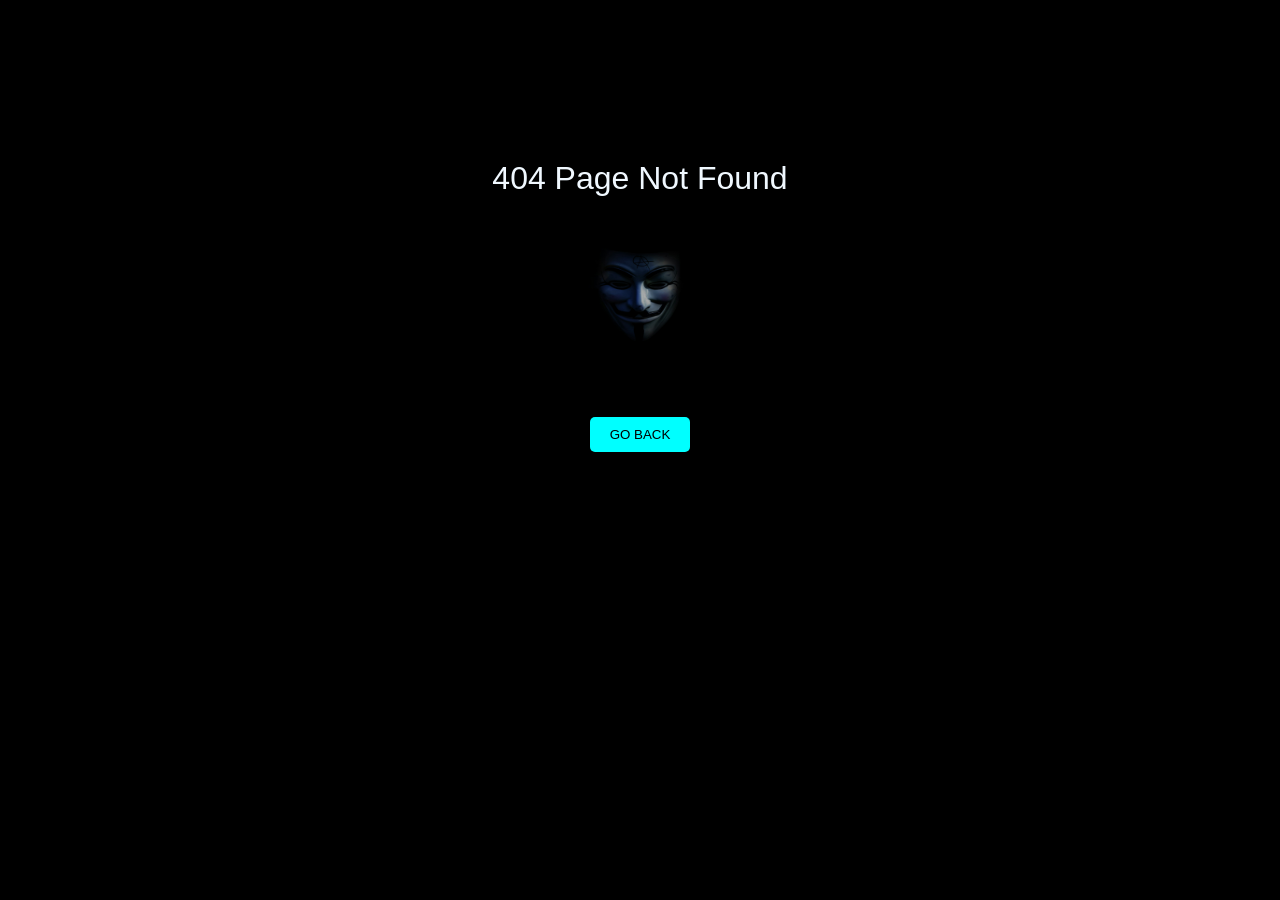
==== about.html @ d792e4ea "Revert "Updated measurement id tag" This reverts commit a93631250324c3c23be476b9ea7adac7811b9ced." ====
<!DOCTYPE html>
<html lang="en">
<head>
  <!-- Google tag (gtag.js) -->
<script async src="https://www.googletagmanager.com/gtag/js?id=G-BRJ5B4HYMT"></script>
<script>
  window.dataLayer = window.dataLayer || [];
  function gtag(){dataLayer.push(arguments);}
  gtag('js', new Date());

  gtag('config', 'G-KYCYTLBF1W');
</script>
  <meta charset="UTF-8">
  <meta name="viewport" content="width=device-width, initial-scale=1">
  <title>ABOUT</title>
  <style>
    body {
      font-family: Arial, sans-serif;
      padding: 2rem;
      background: #000000;
    }
      span{
        font-size: xx-large;
        color: aliceblue;
      }
    
    .back{
        padding: 10px 20px;
      margin-top: 1rem;
      background-color: #0ff;
      color: #000;
      border: none;
      border-radius: 5px;
      cursor: pointer;
      transition: background-color 0.3s ease;
    }
    .container{
      margin-top: 10%;
    }
    img{
      height: 200px;
      width: 350px;
    }

    .back:hover{
        background-color: #00bfff;
        text-decoration: underline;
  
    }
    </style>
    </head>
    <body>
    <div class="container">
      <div>
        <span>
          <center>404 Page Not Found</center>
        </span>
        <center><img src="Pics/photo-1582266255765-fa5cf1a1d501.jpeg" alt="404"></center>
      </div>
    <CENter>
      <a href="index.html"><button class="back">GO BACK</button></a>
    </CENter>
    </div>
  </body>
</html>
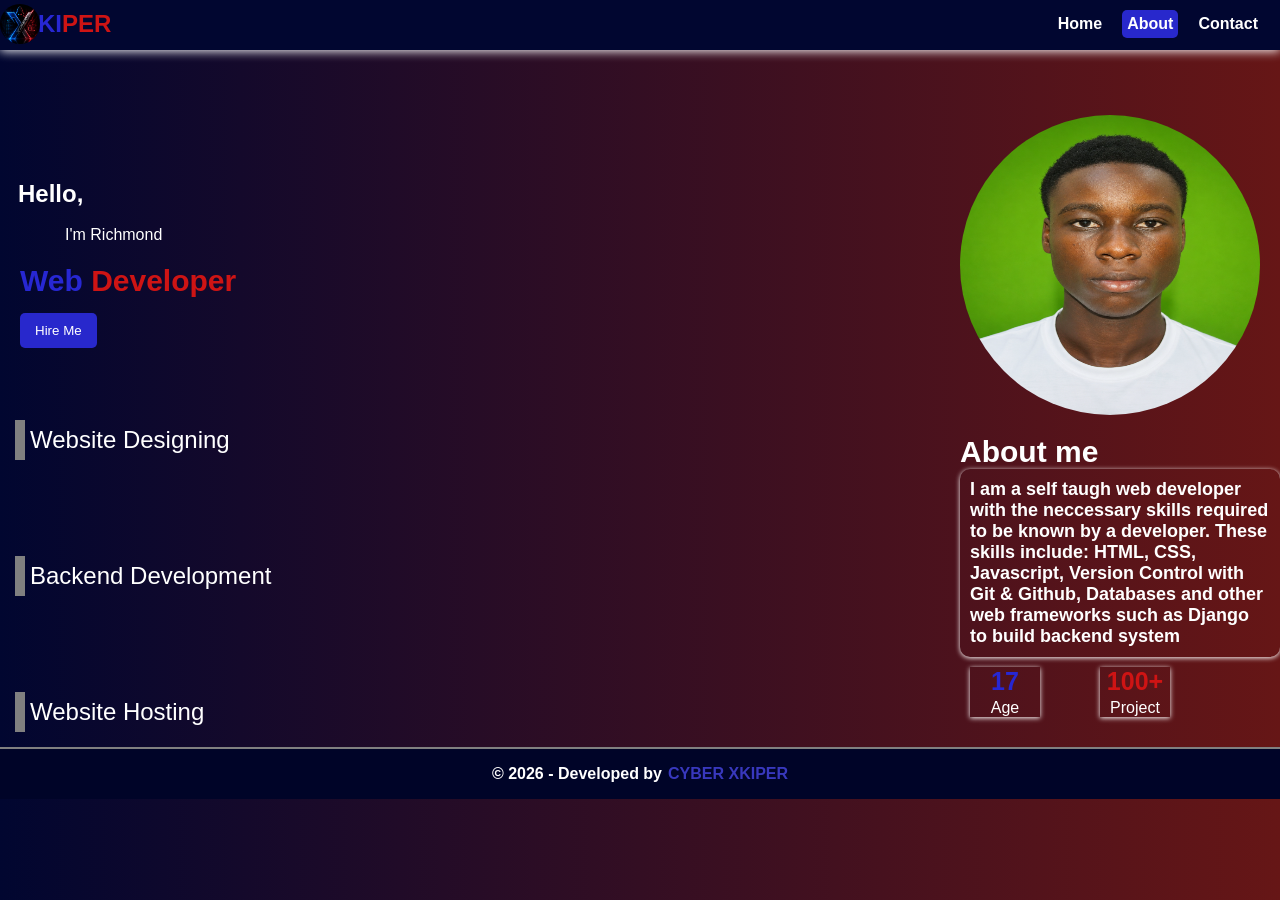
==== commit dc6e9825: "XKIPER'S web v2" ====
--- a/about.html
+++ b/about.html
@@ -1,65 +1,67 @@
 <!DOCTYPE html>
 <html lang="en">
 <head>
-  <!-- Google tag (gtag.js) -->
-<script async src="https://www.googletagmanager.com/gtag/js?id=G-BRJ5B4HYMT"></script>
-<script>
-  window.dataLayer = window.dataLayer || [];
-  function gtag(){dataLayer.push(arguments);}
-  gtag('js', new Date());
-
-  gtag('config', 'G-KYCYTLBF1W');
-</script>
-  <meta charset="UTF-8">
-  <meta name="viewport" content="width=device-width, initial-scale=1">
-  <title>ABOUT</title>
-  <style>
-    body {
-      font-family: Arial, sans-serif;
-      padding: 2rem;
-      background: #000000;
-    }
-      span{
-        font-size: xx-large;
-        color: aliceblue;
-      }
-    
-    .back{
-        padding: 10px 20px;
-      margin-top: 1rem;
-      background-color: #0ff;
-      color: #000;
-      border: none;
-      border-radius: 5px;
-      cursor: pointer;
-      transition: background-color 0.3s ease;
-    }
-    .container{
-      margin-top: 10%;
-    }
-    img{
-      height: 200px;
-      width: 350px;
-    }
-
-    .back:hover{
-        background-color: #00bfff;
-        text-decoration: underline;
-  
-    }
-    </style>
-    </head>
-    <body>
-    <div class="container">
-      <div>
-        <span>
-          <center>404 Page Not Found</center>
-        </span>
-        <center><img src="Pics/photo-1582266255765-fa5cf1a1d501.jpeg" alt="404"></center>
-      </div>
-    <CENter>
-      <a href="index.html"><button class="back">GO BACK</button></a>
-    </CENter>
+    <meta charset="UTF-8">
+    <meta name="viewport" content="width=device-width, initial-scale=1.0">
+    <title>About</title>
+    <link rel="stylesheet" href="style/navigation.css">
+    <link rel="stylesheet" href="style/about.css">
+</head>
+<body>
+    <div class="nav-bar">
+        <div class="container">
+            <div class="page-name">
+                <img src="Pics/Xkiper Logo.png" class="page-logo" alt="">
+                <h1><span class="first-letters">KI</span><span class="last-letters">PER</span></h1>
+            </div>
+            <ul>
+                <li><a href="index.html">Home</a></li>
+                <li><a href="about.html"><p class="active-page">About</p></a></li>
+                <li><a href="contact.html">Contact</a></li>
+            </ul>
+        </div>
+    </div> 
+    <div class="contents">
+        <div class="details">
+            <div class="introduction-section">
+                <h1>Hello,</h1>
+                <p class="name">I'm Richmond</p>
+                <p class="specification"><span class="first-letters">Web</span> <span class="last-letters">Developer</span></p>
+                <a href="contact.html"><button class="hire">Hire Me</button></a>
+            </div>
+            <div class="image-container">
+                <img src="Pics/file_0000000063a472439d2ff04788022ef8.png" class="my-image" alt="">
+            </div>
+        </div>
+        <div class="details2">
+            <div class="ability">
+                <p class="first">Website Designing</p>
+                <p class="seconds">Backend Development</p>
+                <p class="thirds">Website Hosting</p>
+                
+            </div>
+            <div class="about">
+                <p class="specification">About me</p>
+                <p class="second">
+                    I am a self taugh web developer with the neccessary skills required
+                    to be known by a developer. These skills include: HTML, CSS, Javascript, Version Control with Git & Github, Databases
+                    and other web frameworks such as Django to build backend system
+                </p>
+                <div class="count">
+                    <div class="third">
+                        <p class="first-letters"><span class="age">17</span></p>
+                        <p>Age</p>
+                    </div>
+                    <div class="third">
+                        <p class="last-letters"><span class="age">100+</span></p>
+                        <p>Project</p>
+                    </div>
+                </div>    
+            </div>        
+        </div>
     </div>
-  </body>
-</html>
+    <footer>
+         &copy; 2026 - Developed by <a href="about.html" class="me"> CYBER XKIPER</a>
+    </footer>
+</body>
+</html>
--- a/style/navigation.css
+++ b/style/navigation.css
@@ -0,0 +1,94 @@
+*{
+    margin: 0;
+    padding: 0;
+
+}
+body{
+    font-family: Arial, Helvetica, sans-serif;
+    padding-top:60px;
+}
+.nav-bar{
+    background-color:  #000428;
+    position: fixed;
+    left: 0;
+    right: 0;
+    box-shadow: 0 1px 10px;
+    top: 0;
+    height: 50px;
+}
+
+.container{
+    display: flex;
+    flex-direction: row;
+    justify-content: space-between;
+    align-items: center;
+    
+}
+
+.page-name{
+    display: flex;
+    align-items: center;
+}
+ul{
+    display: flex;
+    list-style-type: none;
+    align-items: center;
+    margin-right: 12px;
+}
+li{
+    padding: 10px;
+    font-weight: bold;
+}
+.first-letters{
+    color:  rgb(39, 39, 211);
+}
+.last-letters{
+    color: rgb(206, 20, 20);
+}
+.active-page{
+    background-color: rgb(40, 40, 204);
+    padding: 5px;
+    border-radius: 5px;
+    font-weight: 700;
+}
+h1{
+    margin: -2px;
+
+}
+a{
+    text-decoration: none;
+    color: white;
+}
+.page-logo{
+    width: 40px;
+    height: 40px;
+    border-radius: 20px;
+    z-index: 2;
+}
+img{
+    width: 100%;
+}
+
+@view-transition{
+    navigation: auto;
+}
+
+:root{
+    --primary-color: #000428;
+}
+
+footer{
+    background-color: #000428;
+    height: 50px;
+    display: flex;
+    align-items: center;
+    justify-content: center;
+    font-weight: 600;
+    border-top: 2px solid gray;
+    margin-top: 10px;
+    color: white;
+}
+.me{
+    color: rgb(56, 56, 189);
+    margin-left: 6px;
+}
--- a/style/about.css
+++ b/style/about.css
@@ -0,0 +1,118 @@
+.details{
+    display: flex;
+    flex-direction: row;
+    justify-content: space-between;
+    align-items: center;
+    padding: 0 20px;
+}
+.nav-bar{
+    background-color: #010630;
+}
+.contents{
+    display: flex;
+    flex-direction: column;
+}
+.details{
+    margin-top: 75px;
+
+}
+body{
+    padding-top: 40px;
+    background: linear-gradient(to right, #010630, rgb(102, 22, 22) );
+    color: white;
+    font-family: Arial, Helvetica, sans-serif;
+
+}
+.introduction-section{
+    margin-right: 30px;
+}
+h1{
+    font-size: x-large;
+    font-weight: 600;
+}
+p{
+    font-weight: 500;
+    white-space: nowrap;
+}
+.name{
+    margin-left: 45px;
+    margin-top: 20px;
+}
+.specification{
+    margin-top: 20px;
+    font-weight: 900;
+    font-size: 30px;
+    margin-left: 0;
+}
+.image-container{
+    width: 300px;
+    height: 300px;
+}
+.my-image{
+    width: 100%;
+    height: 100%;
+    border-radius: 50%;
+}
+.details2{
+    display: flex;    
+    flex-direction: row;
+    justify-content: space-between;
+}
+.ability{
+    display: flex;
+    flex-direction: column;
+    line-height: 40px;
+    font-family:'Franklin Gothic Medium', 'Arial Narrow', Arial, sans-serif;
+    font-size: x-large;
+    margin-left: 10px;
+    width: 400px;
+    justify-content: space-between;
+}
+.first, .seconds, .thirds{
+    border-left: 10px solid gray;
+    padding-left: 5px;
+    margin: 5px;
+}
+.second{
+    white-space: normal;
+    font-weight: 600;
+    font-size: large;
+    flex: 1;
+    box-shadow: 0 1px 5px ;
+    border-radius: 10px;
+    padding: 10px;
+    max-width: 300px;
+}
+.count{
+    display: flex;
+    flex-direction: row;
+    
+}
+.third{
+    display: flex;
+    flex-direction: column;
+    box-shadow: 0 1px 5px ;
+    height: 50px;
+    width: 70px;
+    align-items: center;
+    justify-content: space-between;
+    margin-right: 50px;
+    margin-bottom: 20px;
+    margin-top: 10px;
+    margin-left: 10px;
+    
+}
+.age{
+    font-size: 25px;
+    font-weight: 700;
+}
+.hire{
+    background-color:  rgb(40, 40, 204);
+    color: white;
+    padding: 10px 15px;
+    margin-top: 15px;
+    border: none;
+    border-radius: 5px;
+    cursor: pointer;
+
+}
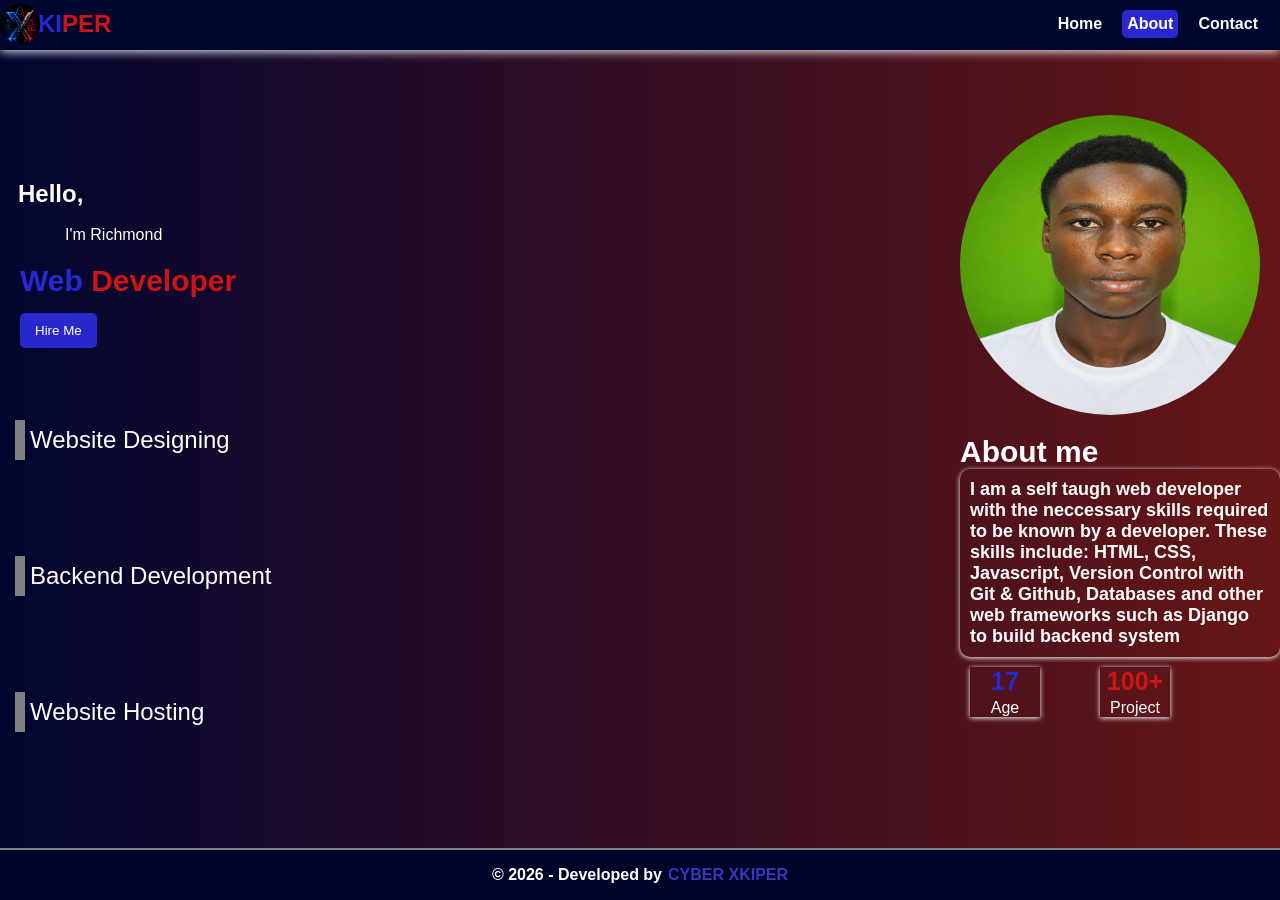
==== commit d0fefc9b: "Updating homepage" ====
--- a/about.html
+++ b/about.html
@@ -6,6 +6,13 @@
     <title>About</title>
     <link rel="stylesheet" href="style/navigation.css">
     <link rel="stylesheet" href="style/about.css">
+    <script>
+    window.dataLayer = window.dataLayer || [];
+    function gtag(){dataLayer.push(arguments);}
+    gtag('js', new Date());
+
+    gtag('config', 'G-BRJ5B4HYMT');
+    </script>
 </head>
 <body>
     <div class="nav-bar">
--- a/style/navigation.css
+++ b/style/navigation.css
@@ -87,6 +87,10 @@
     border-top: 2px solid gray;
     margin-top: 10px;
     color: white;
+    position: absolute;
+    bottom: 0;
+    left: 0;
+    right: 0;
 }
 .me{
     color: rgb(56, 56, 189);
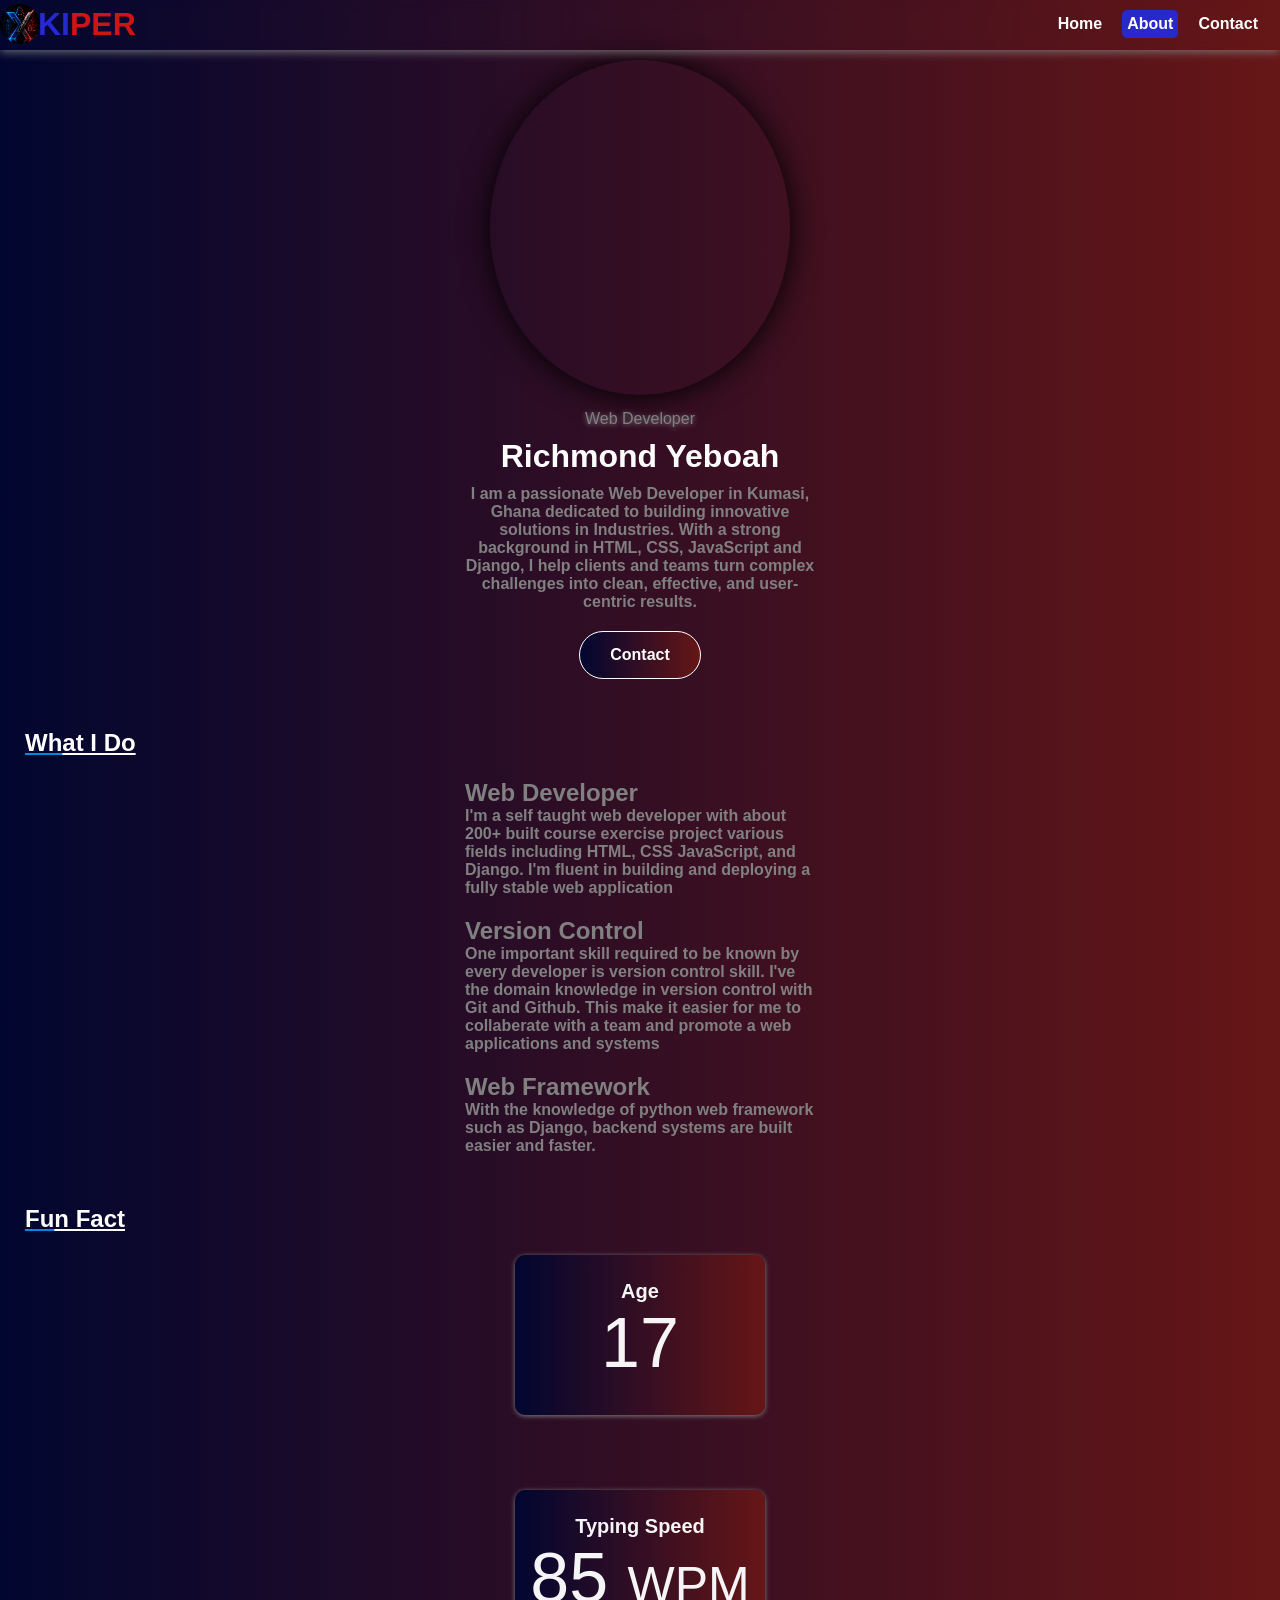
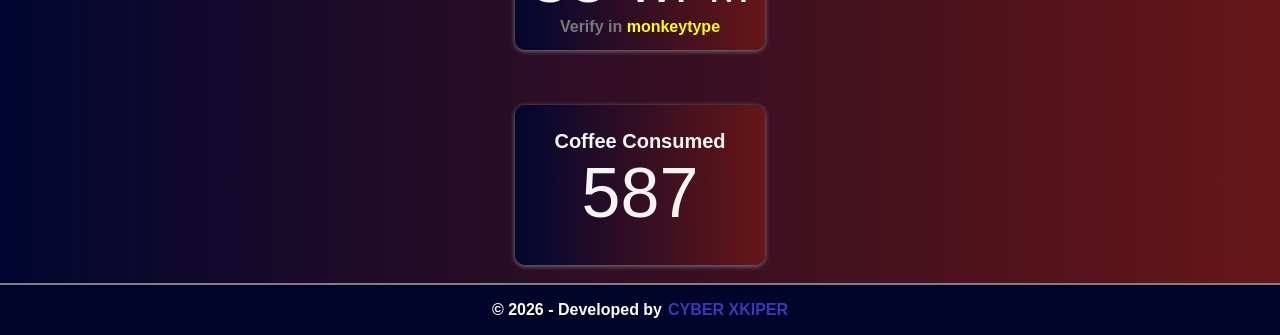
==== commit 6e28de4a: "Completed About page" ====
--- a/about.html
+++ b/about.html
@@ -28,45 +28,62 @@
             </ul>
         </div>
     </div> 
-    <div class="contents">
-        <div class="details">
-            <div class="introduction-section">
-                <h1>Hello,</h1>
-                <p class="name">I'm Richmond</p>
-                <p class="specification"><span class="first-letters">Web</span> <span class="last-letters">Developer</span></p>
-                <a href="contact.html"><button class="hire">Hire Me</button></a>
+    <main>
+        <div class="self-container">
+            <div class="img-container">
+                <img class="my-image" src="Pics/file_00000000ad2081f4b935b47cbc816791.png" alt="">
             </div>
-            <div class="image-container">
-                <img src="Pics/file_0000000063a472439d2ff04788022ef8.png" class="my-image" alt="">
+            <p class="occupation">Web Developer</p>
+            <h1 class="name">Richmond Yeboah</h1>
+            <p class="brief-introduction">
+                I am a passionate Web Developer in Kumasi, Ghana dedicated to building innovative solutions in Industries. With a strong background in HTML, CSS, JavaScript and Django, I help clients and teams turn complex challenges into clean, effective, and user-centric results.    
+            </p>
+            <a href="contact.html"><button class="contact-button">Contact</button></a>
+        </div>
+        <div class="strength">
+            <div class="head">
+                <h2 class="half-underline"><span>Wh</span>at I Do</h2>
+            </div>
+            <div class="types">
+                <h2>Web Developer</h2>
+                <p class="brief-introduction">
+                    I'm a self taught web developer with about 200+ built course exercise project various fields including HTML, CSS JavaScript, and Django.
+                    I'm fluent in building and deploying a fully stable web application 
+                </p>
+            </div>
+            <div class="type">
+                <h2>Version Control</h2>
+                <p class="brief-introduction">
+                    One important skill required to be known by every developer is version control skill. I've the domain knowledge in version control with Git and Github.
+                    This make it easier for me to collaberate with a team and promote a web applications and systems
+                </p>
+            </div>
+            <div class="type">
+                <h2>Web Framework</h2>
+                <p class="brief-introduction">
+                    With the knowledge of python web framework such as Django, backend systems are built easier and faster.
+                </p>
             </div>
         </div>
-        <div class="details2">
-            <div class="ability">
-                <p class="first">Website Designing</p>
-                <p class="seconds">Backend Development</p>
-                <p class="thirds">Website Hosting</p>
-                
+        <div class="fun-fact">
+            <div class="head">
+                <h2 class="half-underline"><span>Fu</span>n Fact</h2>
             </div>
-            <div class="about">
-                <p class="specification">About me</p>
-                <p class="second">
-                    I am a self taugh web developer with the neccessary skills required
-                    to be known by a developer. These skills include: HTML, CSS, Javascript, Version Control with Git & Github, Databases
-                    and other web frameworks such as Django to build backend system
-                </p>
-                <div class="count">
-                    <div class="third">
-                        <p class="first-letters"><span class="age">17</span></p>
-                        <p>Age</p>
-                    </div>
-                    <div class="third">
-                        <p class="last-letters"><span class="age">100+</span></p>
-                        <p>Project</p>
-                    </div>
-                </div>    
-            </div>        
+            <div class="fact-container">
+                <p class="text">Age</p>
+                <p class="numeral">17</p>
+            </div>
+            <div class="facts-container">
+                <p class="text">Typing Speed</p>
+               <div class="type-speed"> <p class="numeral">85 <span class="wpm">WPM</span></p></div>
+                <a href="https://monkeytype.com/profile/Cyber_X"><p class="verify"><span class="verify-statement">Verify in</span> <span class="monkeytype">monkeytype</span></p></a>
+            </div>
+            <div class="fact-container">
+                <p class="text">Coffee Consumed</p>
+                <p class="numeral">587</p>
+            </div>
         </div>
-    </div>
+    </main>
     <footer>
          &copy; 2026 - Developed by <a href="about.html" class="me"> CYBER XKIPER</a>
     </footer>
--- a/style/navigation.css
+++ b/style/navigation.css
@@ -8,13 +8,15 @@
     padding-top:60px;
 }
 .nav-bar{
-    background-color:  #000428;
+    background-color:  transparent;
+    backdrop-filter: blur(5px);
     position: fixed;
     left: 0;
     right: 0;
     box-shadow: 0 1px 10px;
     top: 0;
     height: 50px;
+    z-index: 999;
 }
 
 .container{
--- a/style/about.css
+++ b/style/about.css
@@ -1,118 +1,143 @@
-.details{
+.my-image{
+    width: 250px;
+    z-index: -1;
+    border-radius: 100%;
+}
+.self-container{
     display: flex;
-    flex-direction: row;
-    justify-content: space-between;
+    flex-direction: column;
     align-items: center;
-    padding: 0 20px;
 }
-.nav-bar{
-    background-color: #010630;
+
+.img-container{
+    border: none;
+    width: 300px;
+    height: 335px;
+    border-radius: 100%;
+    box-shadow: 0 1px 30px black; 
 }
-.contents{
+p{
+    font-size: 16px;
+}
+body{
+    background: linear-gradient(to right, #010630, rgb(102, 22, 22) );
+    text-align: center; 
+    display: flex;  
+    justify-content: center;
+    color: gray;
+    font-family: arial;
+    position: relative;
+    font-size: 16px;
+    padding-left: 20px;
+    padding-right: 20px;
+    
+}
+.occupation{
+    text-shadow: 0 1px 5px;
+    margin-top: 15px;
+}
+.name{
+    color: white;
+    margin-top: 10px;
+    margin-bottom: 10px;
+}
+.brief-introduction{
+    font-weight: 700;
+    max-width: 450px;
+    width: 350px;
+}
+.contact-button{
+    border-radius: 50px;
+    padding: 14px 30px;
+    margin-top: 20px;
+    background: linear-gradient(to right, #010630, rgb(102, 22, 22) );;
+    color: white;
+    border: 1px solid white;
+    cursor: pointer;
+    transition: 0.5s ease-in;
+    font-weight: 700;
+    font-size: 16px;
+
+    
+}
+.contact-button:hover{
+    background: linear-gradient(to left, #010630, rgb(102, 22, 22) );;;
+    color: #010630;
+    border: 1px solid #010630;
+
+}
+.half-underline{
+    text-decoration: underline;
+    text-decoration-style:solid;
+}
+.half-underline span{
+    text-decoration: rgb(1, 135, 224) underline;
+}
+.head{
+    color: white;
+    position: absolute;
+    left: 25px;
+}
+.strength{
+    margin-top: 50px;
     display: flex;
     flex-direction: column;
 }
-.details{
-    margin-top: 75px;
+.types {
+    margin-top: 50px;
+    text-align: left ;
+}
+.type{
+    text-align: left;
+    margin-top: 20px;
+}
+.fun-fact{
+    margin-top: 50px;
+    display: flex;
+    flex-direction: column;
 
 }
-body{
-    padding-top: 40px;
-    background: linear-gradient(to right, #010630, rgb(102, 22, 22) );
-    color: white;
-    font-family: Arial, Helvetica, sans-serif;
+.fact-container, .facts-container{
+    background: linear-gradient(to right, #010630, rgb(102, 22, 22) );;
+    border-radius: 10px;
+    color: whitesmoke;
+    margin: 50px 50px;
+    height: 110px;
+    cursor: pointer;
+    transition: 0.5s ease-in;
+    box-shadow: 0px 1px 5px gray;
+    padding: 25px 25px;
+    margin-bottom: 70px;
+}
+.facts-container{
+    margin: 5px 50px;
+    padding: 25px 5px;
+}
+.fact-container:hover,.facts-container:hover{
+    transform: scale(1.02);
+}
+
+.text{
+    font-size: 20px;
+    font-weight: 800;
 
 }
-.introduction-section{
-    margin-right: 30px;
+.numeral{
+    font-size: 70px;
 }
-h1{
-    font-size: x-large;
+.verify{
     font-weight: 600;
+    transition: 0.25s ease;
 }
-p{
-    font-weight: 500;
-    white-space: nowrap;
+.verify:hover{
+    text-shadow: 0 1px 5px ;
 }
-.name{
-    margin-left: 45px;
-    margin-top: 20px;
+.monkeytype{
+    color: yellow;
 }
-.specification{
-    margin-top: 20px;
-    font-weight: 900;
-    font-size: 30px;
-    margin-left: 0;
+.verify-statement{
+    color: rgb(121, 121, 121);
 }
-.image-container{
-    width: 300px;
-    height: 300px;
+.wpm{
+    font-size: 50px;
 }
-.my-image{
-    width: 100%;
-    height: 100%;
-    border-radius: 50%;
-}
-.details2{
-    display: flex;    
-    flex-direction: row;
-    justify-content: space-between;
-}
-.ability{
-    display: flex;
-    flex-direction: column;
-    line-height: 40px;
-    font-family:'Franklin Gothic Medium', 'Arial Narrow', Arial, sans-serif;
-    font-size: x-large;
-    margin-left: 10px;
-    width: 400px;
-    justify-content: space-between;
-}
-.first, .seconds, .thirds{
-    border-left: 10px solid gray;
-    padding-left: 5px;
-    margin: 5px;
-}
-.second{
-    white-space: normal;
-    font-weight: 600;
-    font-size: large;
-    flex: 1;
-    box-shadow: 0 1px 5px ;
-    border-radius: 10px;
-    padding: 10px;
-    max-width: 300px;
-}
-.count{
-    display: flex;
-    flex-direction: row;
-    
-}
-.third{
-    display: flex;
-    flex-direction: column;
-    box-shadow: 0 1px 5px ;
-    height: 50px;
-    width: 70px;
-    align-items: center;
-    justify-content: space-between;
-    margin-right: 50px;
-    margin-bottom: 20px;
-    margin-top: 10px;
-    margin-left: 10px;
-    
-}
-.age{
-    font-size: 25px;
-    font-weight: 700;
-}
-.hire{
-    background-color:  rgb(40, 40, 204);
-    color: white;
-    padding: 10px 15px;
-    margin-top: 15px;
-    border: none;
-    border-radius: 5px;
-    cursor: pointer;
-
-}
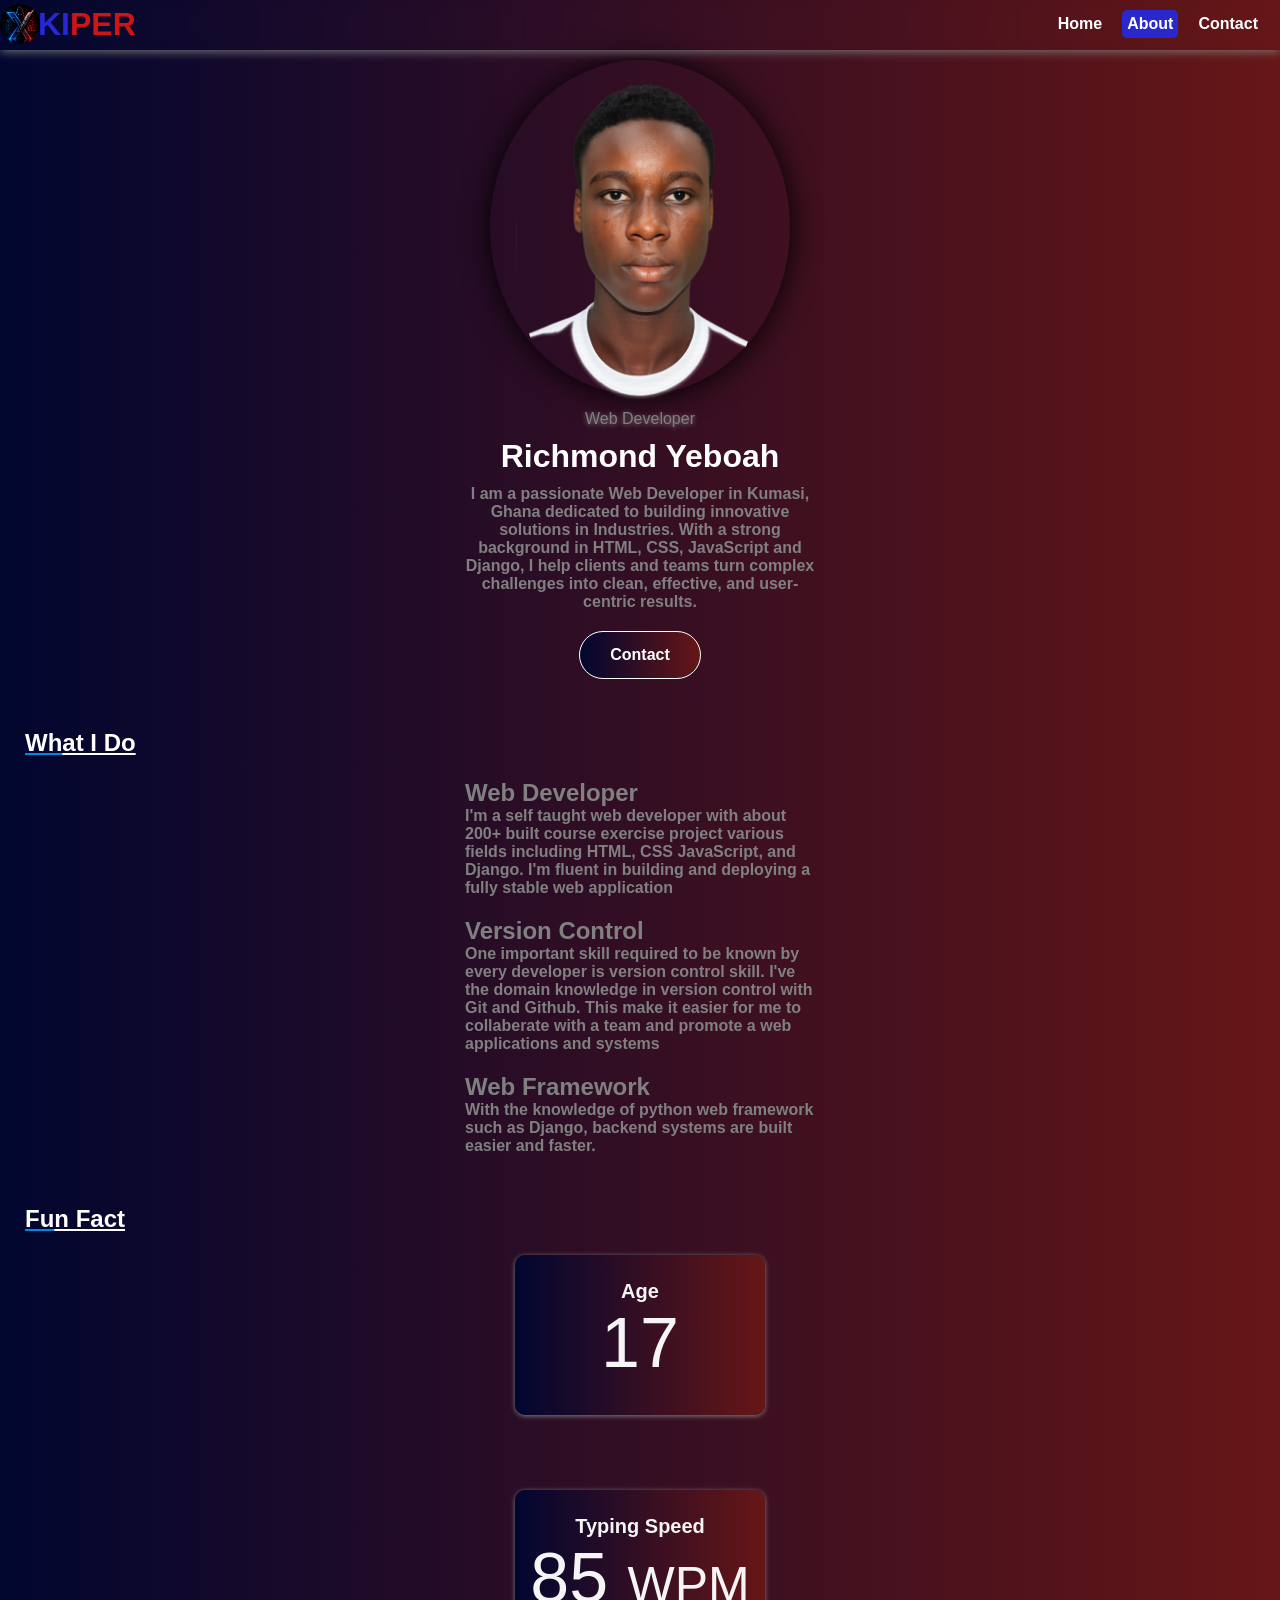
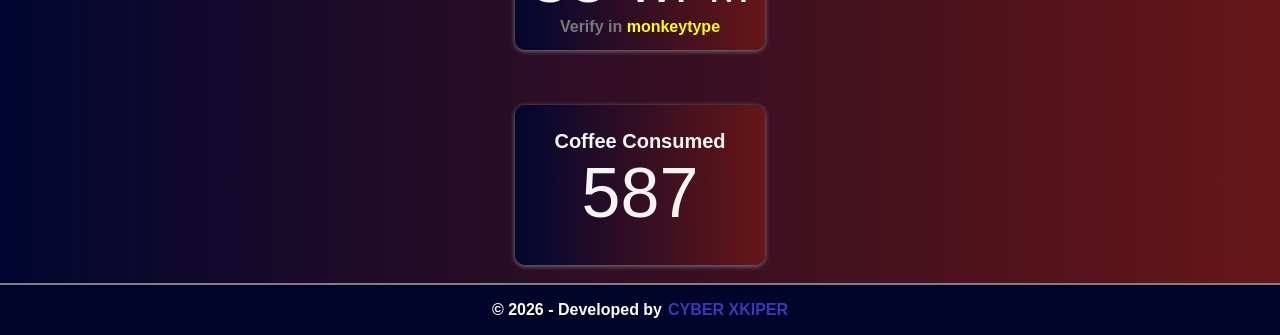
==== commit ec2c6007: "Fix image not showing and favicon" ====
--- a/about.html
+++ b/about.html
@@ -1,91 +1,91 @@
 <!DOCTYPE html>
 <html lang="en">
-<head>
-    <meta charset="UTF-8">
-    <meta name="viewport" content="width=device-width, initial-scale=1.0">
-    <title>About</title>
-    <link rel="stylesheet" href="style/navigation.css">
-    <link rel="stylesheet" href="style/about.css">
-    <script>
-    window.dataLayer = window.dataLayer || [];
-    function gtag(){dataLayer.push(arguments);}
-    gtag('js', new Date());
+    <head>
+        <meta charset="UTF-8">
+        <meta name="viewport" content="width=device-width, initial-scale=1.0">
+        <title>About</title>
+        <link rel="stylesheet" href="style/navigation.css">
+        <link rel="stylesheet" href="style/about.css">
+        <script>
+        window.dataLayer = window.dataLayer || [];
+        function gtag(){dataLayer.push(arguments);}
+        gtag('js', new Date());
 
-    gtag('config', 'G-BRJ5B4HYMT');
-    </script>
-</head>
-<body>
-    <div class="nav-bar">
-        <div class="container">
-            <div class="page-name">
-                <img src="Pics/Xkiper Logo.png" class="page-logo" alt="">
-                <h1><span class="first-letters">KI</span><span class="last-letters">PER</span></h1>
+        gtag('config', 'G-BRJ5B4HYMT');
+        </script>
+    </head>
+    <body>
+        <div class="nav-bar">
+            <div class="container">
+                <div class="page-name">
+                    <img src="Pics/Xkiper Logo.png" class="page-logo" alt="">
+                    <h1><span class="first-letters">KI</span><span class="last-letters">PER</span></h1>
+                </div>
+                <ul>
+                    <li><a href="index.html">Home</a></li>
+                    <li><a href="about.html"><p class="active-page">About</p></a></li>
+                    <li><a href="contact.html">Contact</a></li>
+                </ul>
             </div>
-            <ul>
-                <li><a href="index.html">Home</a></li>
-                <li><a href="about.html"><p class="active-page">About</p></a></li>
-                <li><a href="contact.html">Contact</a></li>
-            </ul>
-        </div>
-    </div> 
-    <main>
-        <div class="self-container">
-            <div class="img-container">
-                <img class="my-image" src="Pics/file_00000000ad2081f4b935b47cbc816791.png" alt="">
+        </div> 
+        <main>
+            <div class="self-container">
+                <div class="img-container">
+                    <img class="my-image" src="Pics/my-image.png" alt="">
+                </div>
+                <p class="occupation">Web Developer</p>
+                <h1 class="name">Richmond Yeboah</h1>
+                <p class="brief-introduction">
+                    I am a passionate Web Developer in Kumasi, Ghana dedicated to building innovative solutions in Industries. With a strong background in HTML, CSS, JavaScript and Django, I help clients and teams turn complex challenges into clean, effective, and user-centric results.    
+                </p>
+                <a href="contact.html"><button class="contact-button">Contact</button></a>
             </div>
-            <p class="occupation">Web Developer</p>
-            <h1 class="name">Richmond Yeboah</h1>
-            <p class="brief-introduction">
-                I am a passionate Web Developer in Kumasi, Ghana dedicated to building innovative solutions in Industries. With a strong background in HTML, CSS, JavaScript and Django, I help clients and teams turn complex challenges into clean, effective, and user-centric results.    
-            </p>
-            <a href="contact.html"><button class="contact-button">Contact</button></a>
-        </div>
-        <div class="strength">
-            <div class="head">
-                <h2 class="half-underline"><span>Wh</span>at I Do</h2>
+            <div class="strength">
+                <div class="head">
+                    <h2 class="half-underline"><span>Wh</span>at I Do</h2>
+                </div>
+                <div class="types">
+                    <h2>Web Developer</h2>
+                    <p class="brief-introduction">
+                        I'm a self taught web developer with about 200+ built course exercise project various fields including HTML, CSS JavaScript, and Django.
+                        I'm fluent in building and deploying a fully stable web application 
+                    </p>
+                </div>
+                <div class="type">
+                    <h2>Version Control</h2>
+                    <p class="brief-introduction">
+                        One important skill required to be known by every developer is version control skill. I've the domain knowledge in version control with Git and Github.
+                        This make it easier for me to collaberate with a team and promote a web applications and systems
+                    </p>
+                </div>
+                <div class="type">
+                    <h2>Web Framework</h2>
+                    <p class="brief-introduction">
+                        With the knowledge of python web framework such as Django, backend systems are built easier and faster.
+                    </p>
+                </div>
             </div>
-            <div class="types">
-                <h2>Web Developer</h2>
-                <p class="brief-introduction">
-                    I'm a self taught web developer with about 200+ built course exercise project various fields including HTML, CSS JavaScript, and Django.
-                    I'm fluent in building and deploying a fully stable web application 
-                </p>
+            <div class="fun-fact">
+                <div class="head">
+                    <h2 class="half-underline"><span>Fu</span>n Fact</h2>
+                </div>
+                <div class="fact-container">
+                    <p class="text">Age</p>
+                    <p class="numeral">17</p>
+                </div>
+                <div class="facts-container">
+                    <p class="text">Typing Speed</p>
+                <div class="type-speed"> <p class="numeral">85 <span class="wpm">WPM</span></p></div>
+                    <a href="https://monkeytype.com/profile/Cyber_X"><p class="verify"><span class="verify-statement">Verify in</span> <span class="monkeytype">monkeytype</span></p></a>
+                </div>
+                <div class="fact-container">
+                    <p class="text">Coffee Consumed</p>
+                    <p class="numeral">587</p>
+                </div>
             </div>
-            <div class="type">
-                <h2>Version Control</h2>
-                <p class="brief-introduction">
-                    One important skill required to be known by every developer is version control skill. I've the domain knowledge in version control with Git and Github.
-                    This make it easier for me to collaberate with a team and promote a web applications and systems
-                </p>
-            </div>
-            <div class="type">
-                <h2>Web Framework</h2>
-                <p class="brief-introduction">
-                    With the knowledge of python web framework such as Django, backend systems are built easier and faster.
-                </p>
-            </div>
-        </div>
-        <div class="fun-fact">
-            <div class="head">
-                <h2 class="half-underline"><span>Fu</span>n Fact</h2>
-            </div>
-            <div class="fact-container">
-                <p class="text">Age</p>
-                <p class="numeral">17</p>
-            </div>
-            <div class="facts-container">
-                <p class="text">Typing Speed</p>
-               <div class="type-speed"> <p class="numeral">85 <span class="wpm">WPM</span></p></div>
-                <a href="https://monkeytype.com/profile/Cyber_X"><p class="verify"><span class="verify-statement">Verify in</span> <span class="monkeytype">monkeytype</span></p></a>
-            </div>
-            <div class="fact-container">
-                <p class="text">Coffee Consumed</p>
-                <p class="numeral">587</p>
-            </div>
-        </div>
-    </main>
-    <footer>
-         &copy; 2026 - Developed by <a href="about.html" class="me"> CYBER XKIPER</a>
-    </footer>
-</body>
+        </main>
+        <footer>
+            &copy; 2026 - Developed by <a href="about.html" class="me"> CYBER XKIPER</a>
+        </footer>
+    </body>
 </html>
--- a/style/navigation.css
+++ b/style/navigation.css
@@ -71,10 +71,6 @@
     width: 100%;
 }
 
-@view-transition{
-    navigation: auto;
-}
-
 :root{
     --primary-color: #000428;
 }
@@ -97,4 +93,5 @@
 .me{
     color: rgb(56, 56, 189);
     margin-left: 6px;
-}+}
+
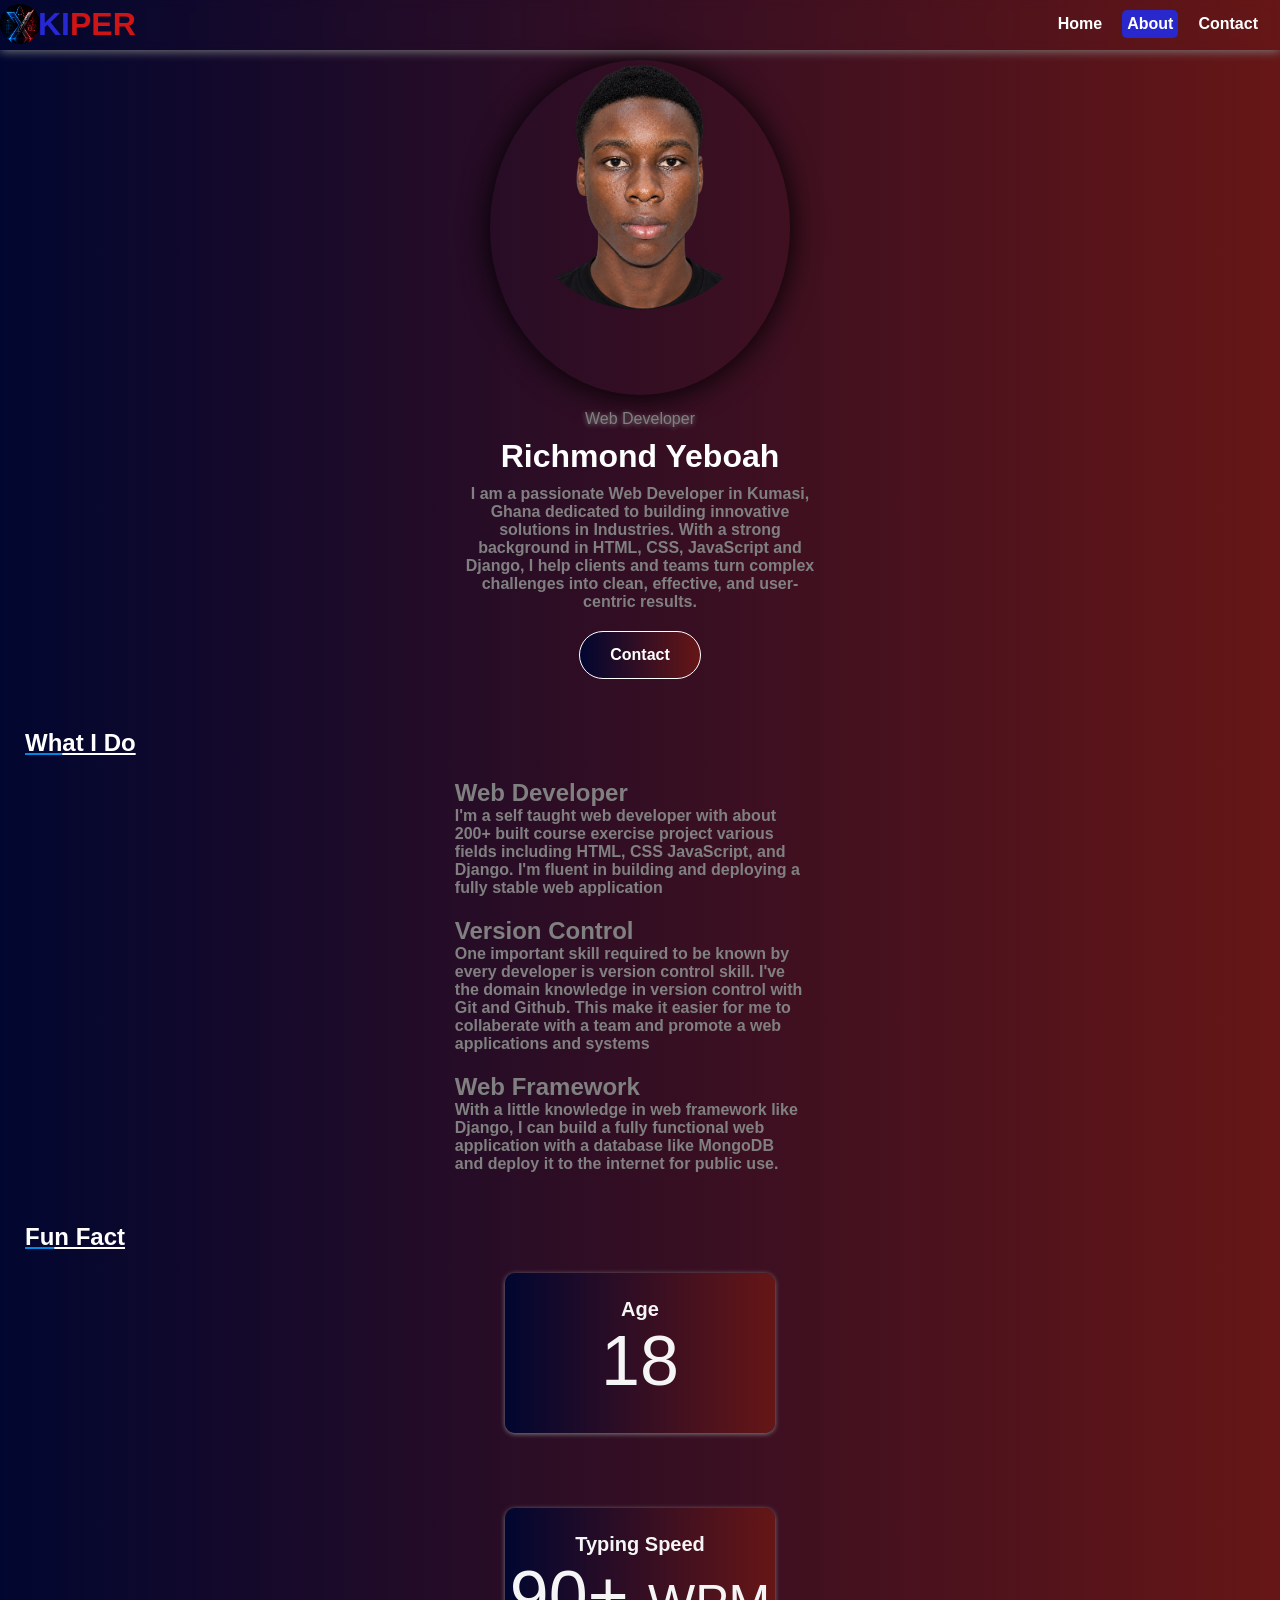
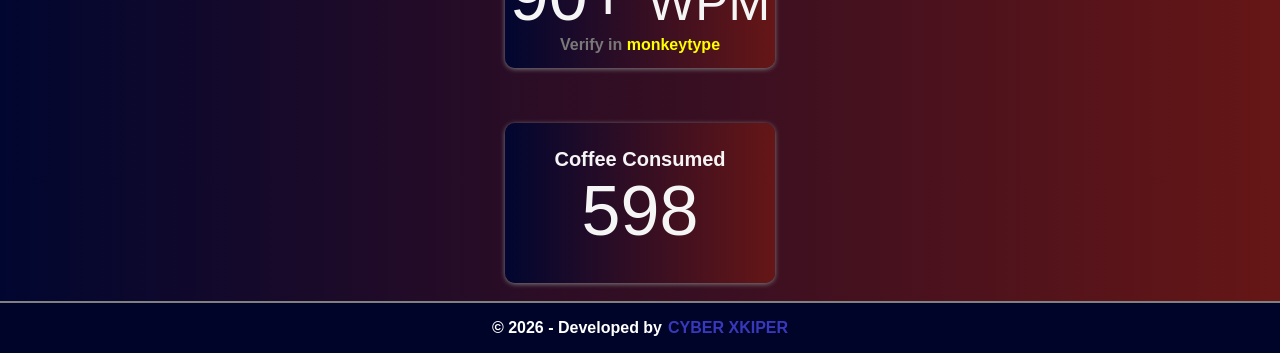
==== commit 20c71518: "Updated page details and fixed textarea value error" ====
--- a/about.html
+++ b/about.html
@@ -4,6 +4,7 @@
         <meta charset="UTF-8">
         <meta name="viewport" content="width=device-width, initial-scale=1.0">
         <title>About</title>
+        <link rel="icon" type="image/x-icon" href="icons/xkiper_favicon.svg">
         <link rel="stylesheet" href="style/navigation.css">
         <link rel="stylesheet" href="style/about.css">
         <script>
@@ -17,10 +18,10 @@
     <body>
         <div class="nav-bar">
             <div class="container">
-                <div class="page-name">
+                <a href="index.html"><div class="page-name">
                     <img src="Pics/Xkiper Logo.png" class="page-logo" alt="">
                     <h1><span class="first-letters">KI</span><span class="last-letters">PER</span></h1>
-                </div>
+                </div></a>
                 <ul>
                     <li><a href="index.html">Home</a></li>
                     <li><a href="about.html"><p class="active-page">About</p></a></li>
@@ -61,7 +62,7 @@
                 <div class="type">
                     <h2>Web Framework</h2>
                     <p class="brief-introduction">
-                        With the knowledge of python web framework such as Django, backend systems are built easier and faster.
+                        With a little knowledge in web framework like Django, I can build a fully functional web application with a database like MongoDB and deploy it to the internet for public use.
                     </p>
                 </div>
             </div>
@@ -71,16 +72,16 @@
                 </div>
                 <div class="fact-container">
                     <p class="text">Age</p>
-                    <p class="numeral">17</p>
+                    <p class="numeral">18</p>
                 </div>
                 <div class="facts-container">
                     <p class="text">Typing Speed</p>
-                <div class="type-speed"> <p class="numeral">85 <span class="wpm">WPM</span></p></div>
+                <div class="type-speed"> <p class="numeral">90+ <span class="wpm">WPM</span></p></div>
                     <a href="https://monkeytype.com/profile/Cyber_X"><p class="verify"><span class="verify-statement">Verify in</span> <span class="monkeytype">monkeytype</span></p></a>
                 </div>
                 <div class="fact-container">
                     <p class="text">Coffee Consumed</p>
-                    <p class="numeral">587</p>
+                    <p class="numeral">598</p>
                 </div>
             </div>
         </main>
